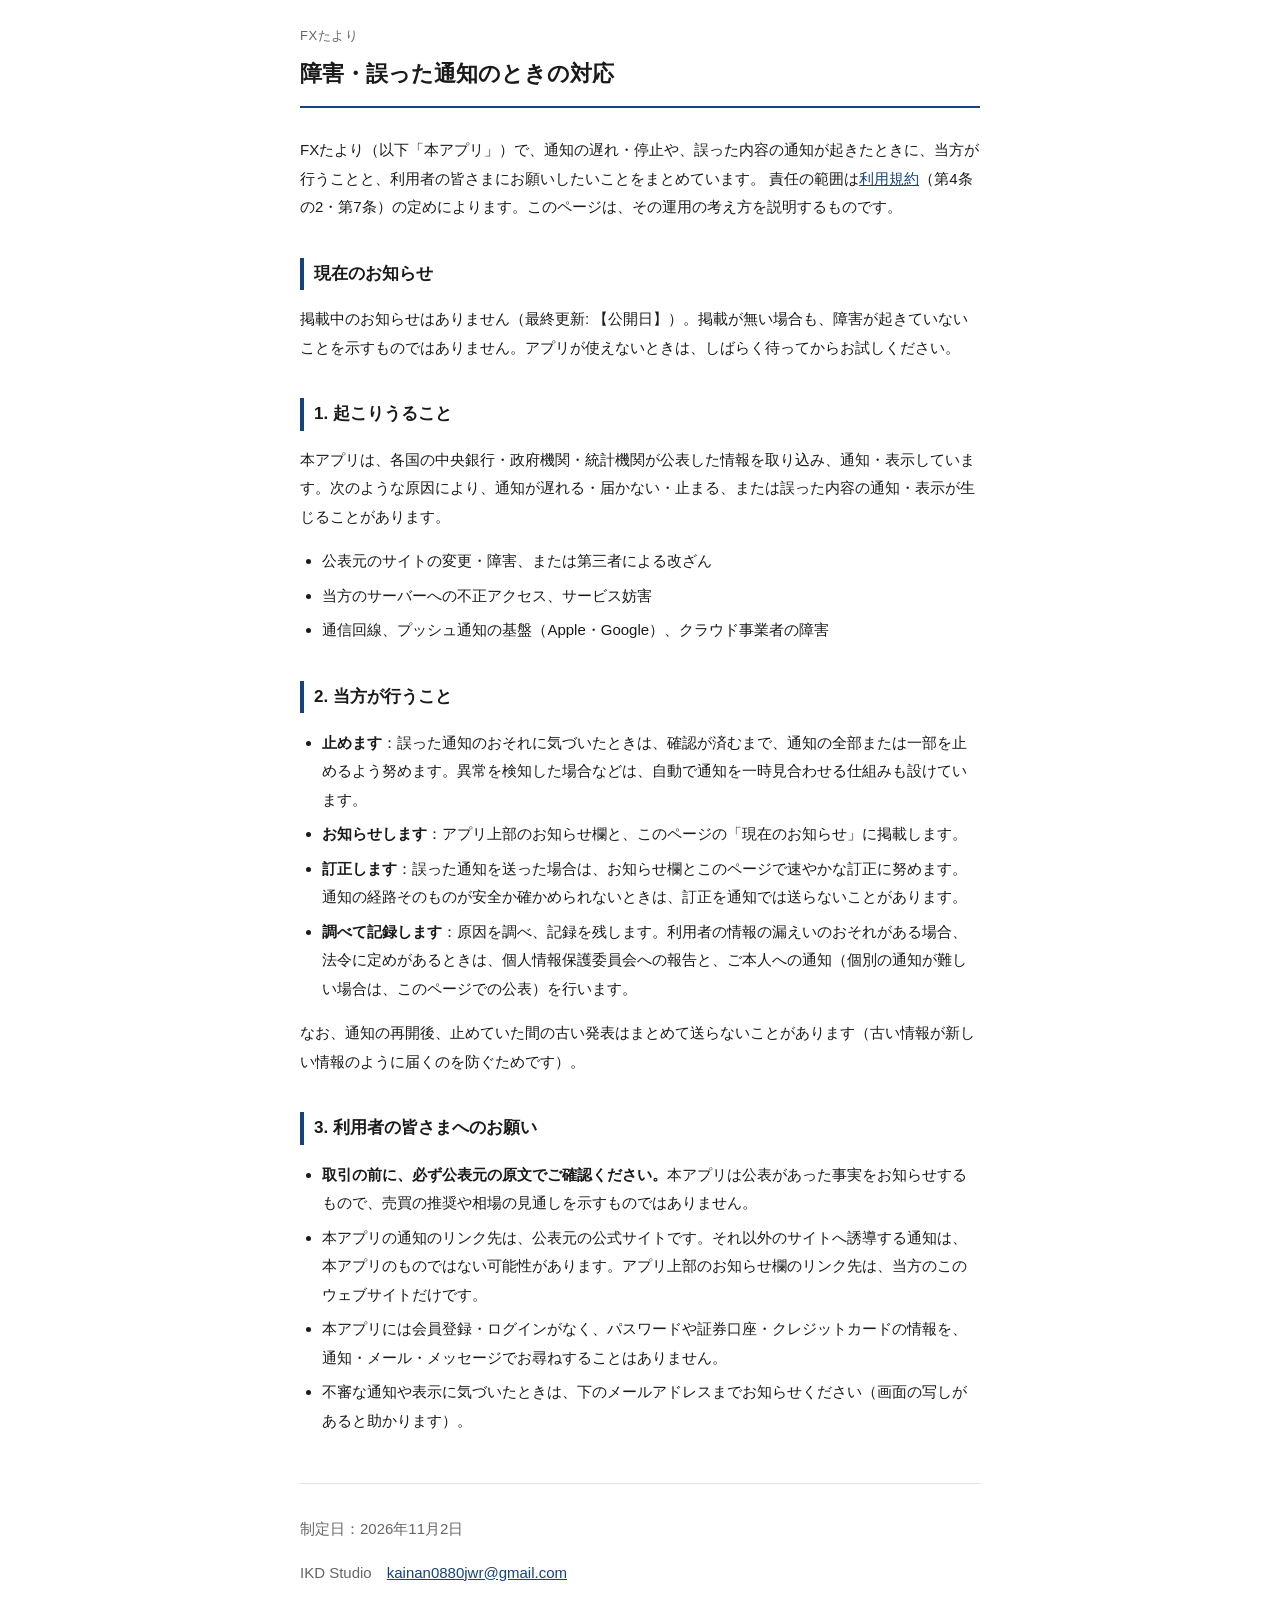
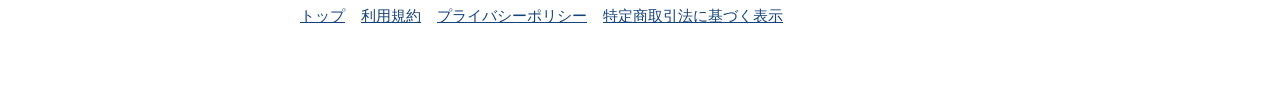
==== incident.html @ 58042e63 "LP・ポリシー・障害時のページ: 事実・法務の直し（11/17 の公開分。最終更新日は【公開日】） - しないこと: 「赤い警告色…」→ 派手な音や点滅で急かさない・色は重要度と残り時間を見分けるため" ====
<!DOCTYPE html>
<html lang="ja">
<head>
<meta charset="UTF-8">
<meta name="viewport" content="width=device-width, initial-scale=1">
<meta http-equiv="Content-Security-Policy" content="default-src 'none'; img-src 'self' data:; style-src 'self' 'unsafe-inline'; base-uri 'none'; form-action 'none'">
<meta name="referrer" content="strict-origin-when-cross-origin">
<title>障害・誤った通知のときの対応 — FXたより</title>
<link rel="stylesheet" href="style.css">
</head>
<body>
<header>
  <div class="app">FXたより</div>
  <h1>障害・誤った通知のときの対応</h1>
</header>

<p>FXたより（以下「本アプリ」）で、通知の遅れ・停止や、誤った内容の通知が起きたときに、当方が行うことと、利用者の皆さまにお願いしたいことをまとめています。
責任の範囲は<a href="terms.html">利用規約</a>（第4条の2・第7条）の定めによります。このページは、その運用の考え方を説明するものです。</p>

<h2>現在のお知らせ</h2>
<p>掲載中のお知らせはありません（最終更新: 【公開日】）。掲載が無い場合も、障害が起きていないことを示すものではありません。アプリが使えないときは、しばらく待ってからお試しください。</p>
<!-- ★障害・訂正のときはここに日時と内容を書く（アプリ内のお知らせ欄 APP_NOTICE と同じ内容）。解消したら「解消済み」と日時を添えて残し、30日後に消す。
     ★書き換えたら（最終更新: …）の日付も直す。「最終更新」と「示すものではありません」は tools/check_lp.py が検査する（2026-11-11） -->

<h2>1. 起こりうること</h2>
<p>本アプリは、各国の中央銀行・政府機関・統計機関が公表した情報を取り込み、通知・表示しています。次のような原因により、通知が遅れる・届かない・止まる、または誤った内容の通知・表示が生じることがあります。</p>
<ul>
  <li>公表元のサイトの変更・障害、または第三者による改ざん</li>
  <li>当方のサーバーへの不正アクセス、サービス妨害</li>
  <li>通信回線、プッシュ通知の基盤（Apple・Google）、クラウド事業者の障害</li>
</ul>

<h2>2. 当方が行うこと</h2>
<ul>
  <li><strong>止めます</strong>：誤った通知のおそれに気づいたときは、確認が済むまで、通知の全部または一部を止めるよう努めます。異常を検知した場合などは、自動で通知を一時見合わせる仕組みも設けています。</li>
  <li><strong>お知らせします</strong>：アプリ上部のお知らせ欄と、このページの「現在のお知らせ」に掲載します。</li>
  <li><strong>訂正します</strong>：誤った通知を送った場合は、お知らせ欄とこのページで速やかな訂正に努めます。通知の経路そのものが安全か確かめられないときは、訂正を通知では送らないことがあります。</li>
  <li><strong>調べて記録します</strong>：原因を調べ、記録を残します。利用者の情報の漏えいのおそれがある場合、法令に定めがあるときは、個人情報保護委員会への報告と、ご本人への通知（個別の通知が難しい場合は、このページでの公表）を行います。</li>
</ul>
<p>なお、通知の再開後、止めていた間の古い発表はまとめて送らないことがあります（古い情報が新しい情報のように届くのを防ぐためです）。</p>

<h2>3. 利用者の皆さまへのお願い</h2>
<ul>
  <li><strong>取引の前に、必ず公表元の原文でご確認ください。</strong>本アプリは公表があった事実をお知らせするもので、売買の推奨や相場の見通しを示すものではありません。</li>
  <li>本アプリの通知のリンク先は、公表元の公式サイトです。それ以外のサイトへ誘導する通知は、本アプリのものではない可能性があります。アプリ上部のお知らせ欄のリンク先は、当方のこのウェブサイトだけです。</li>
  <li>本アプリには会員登録・ログインがなく、パスワードや証券口座・クレジットカードの情報を、通知・メール・メッセージでお尋ねすることはありません。</li>
  <li>不審な通知や表示に気づいたときは、下のメールアドレスまでお知らせください（画面の写しがあると助かります）。</li>
</ul>

<footer>
  <p>制定日：2026年11月2日</p>
  <p>IKD Studio　<a href="mailto:kainan0880jwr@gmail.com">kainan0880jwr@gmail.com</a></p>
  <p><a href="./">トップ</a><a href="terms.html">利用規約</a><a href="privacy.html">プライバシーポリシー</a><a href="tokushoho.html">特定商取引法に基づく表示</a></p>
</footer>
</body>
</html>
---- style.css ----
/* FXたより 法務ページ 共通スタイル
   ★アプリ内のリンクから開かれるため、スマートフォンでの可読性を最優先にする。
   外部のCSSやフォントを読み込まない（表示が遅れる／読み込めない環境があるため）。*/
:root {
  --text: #1a1a1a;
  --muted: #666;
  --line: #e2e2e2;
  --accent: #16437a;
  --bg: #ffffff;
}
@media (prefers-color-scheme: dark) {
  :root {
    --text: #e8e8e8;
    --muted: #a0a0a0;
    --line: #333;
    --accent: #7fb0e8;
    --bg: #141414;
  }
}
* { box-sizing: border-box; }
body {
  margin: 0;
  padding: 24px 20px 64px;
  max-width: 720px;
  margin-inline: auto;
  background: var(--bg);
  color: var(--text);
  font-family: -apple-system, BlinkMacSystemFont, "Hiragino Sans", "Noto Sans JP", sans-serif;
  line-height: 1.9;
  font-size: 16px;
  -webkit-text-size-adjust: 100%;
}
header { border-bottom: 2px solid var(--accent); padding-bottom: 12px; margin-bottom: 28px; }
header .app { font-size: 13px; color: var(--muted); letter-spacing: .04em; }
h1 { font-size: 22px; margin: 4px 0 0; }
h2 {
  font-size: 17px;
  margin: 36px 0 12px;
  padding-left: 10px;
  border-left: 4px solid var(--accent);
}
h3 { font-size: 15px; margin: 24px 0 8px; }
p, li { font-size: 15px; }
ol, ul { padding-left: 1.4em; }
li { margin-bottom: 6px; }
table {
  width: 100%;
  border-collapse: collapse;
  margin: 16px 0;
  font-size: 14px;
  display: block;
  overflow-x: auto;
}
th, td { border: 1px solid var(--line); padding: 8px 10px; text-align: left; vertical-align: top; }
th { background: rgba(127,127,127,.08); font-weight: 600; white-space: nowrap; }
a { color: var(--accent); }
.note {
  background: rgba(127,127,127,.08);
  border-left: 3px solid var(--muted);
  padding: 12px 14px;
  margin: 16px 0;
  font-size: 14px;
}
footer {
  margin-top: 48px;
  padding-top: 16px;
  border-top: 1px solid var(--line);
  color: var(--muted);
  font-size: 13px;
}
footer a { margin-right: 16px; }
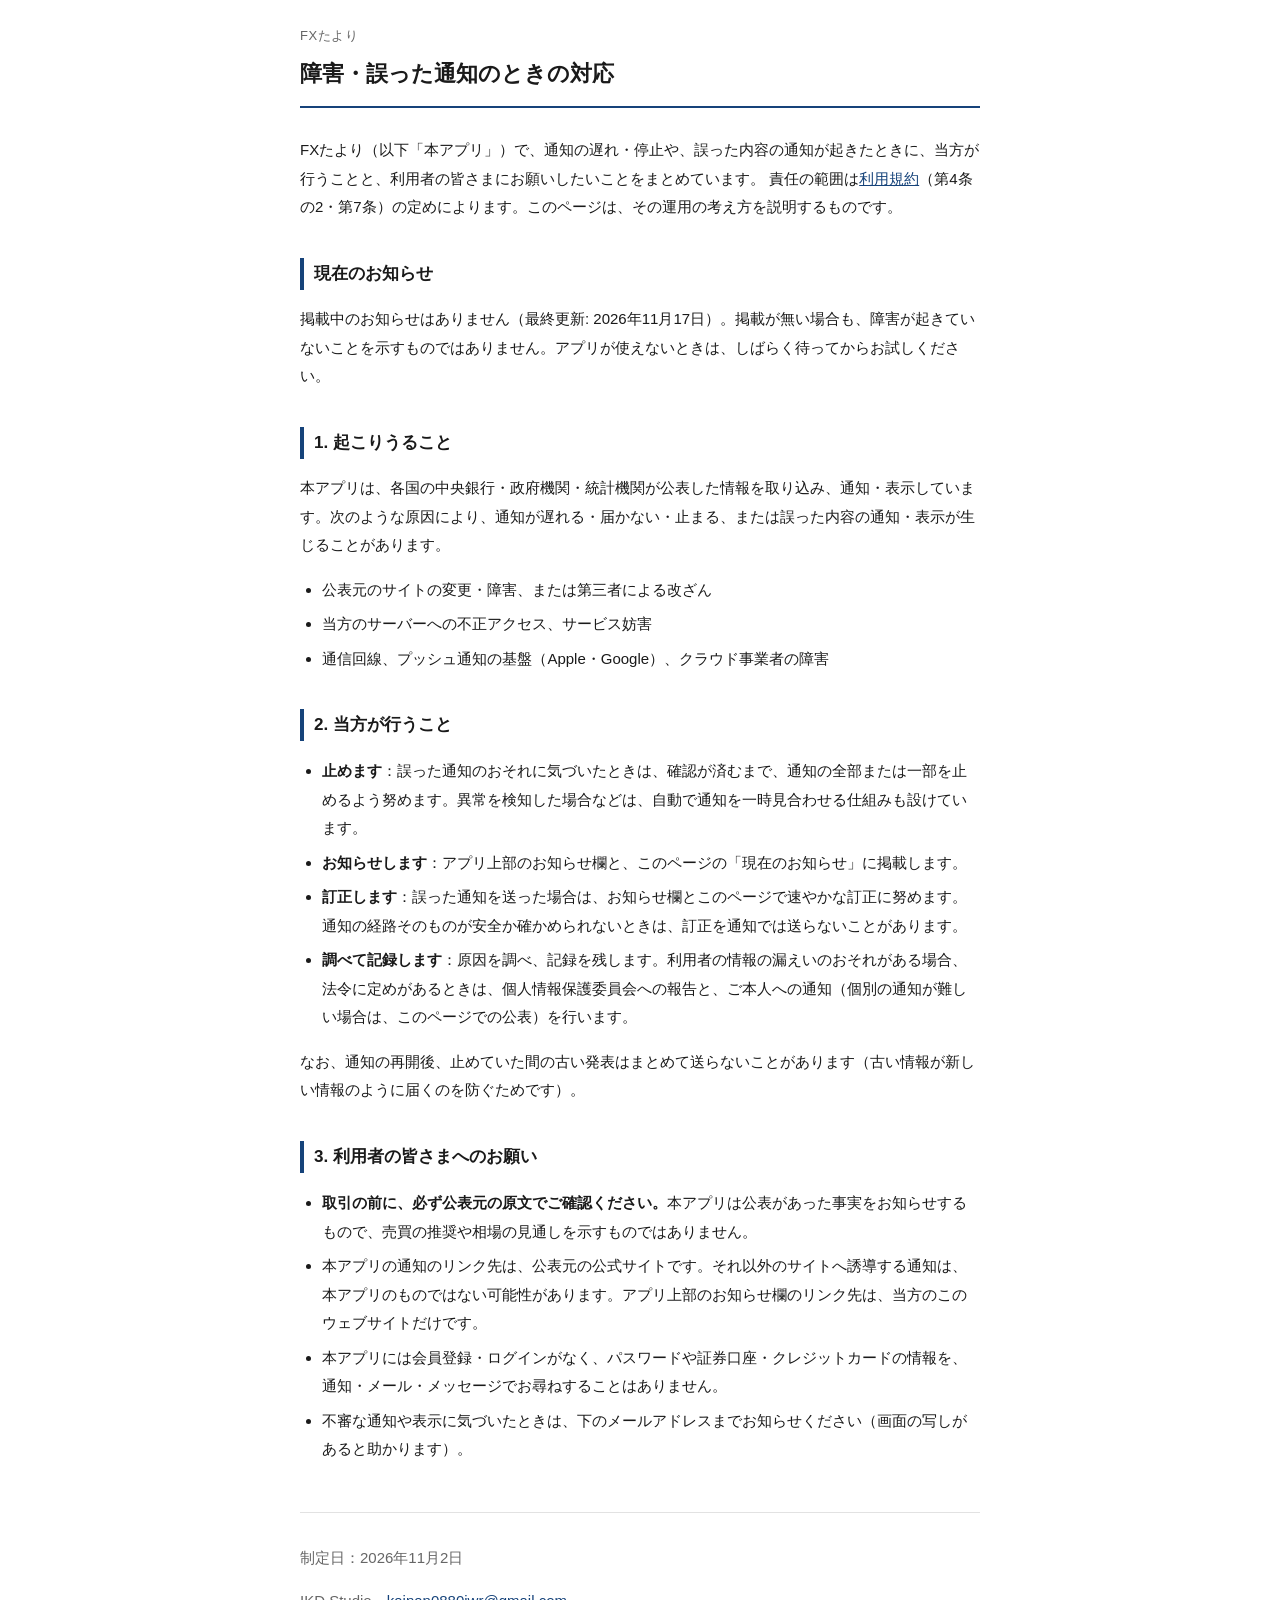
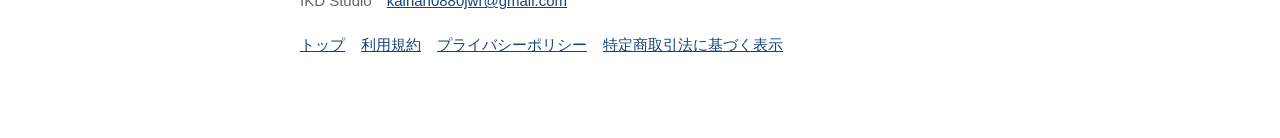
==== commit 1c23f7fd: "LP・ポリシー・特商法・障害時のページ 公開: 最終更新日を 2026年11月17日に（lp-20261117 の 994d3bb まで。1.5.4 の配信の日） Co-Authored-By: Cl" ====
--- a/incident.html
+++ b/incident.html
@@ -18,7 +18,7 @@
 責任の範囲は<a href="terms.html">利用規約</a>（第4条の2・第7条）の定めによります。このページは、その運用の考え方を説明するものです。</p>
 
 <h2>現在のお知らせ</h2>
-<p>掲載中のお知らせはありません（最終更新: 【公開日】）。掲載が無い場合も、障害が起きていないことを示すものではありません。アプリが使えないときは、しばらく待ってからお試しください。</p>
+<p>掲載中のお知らせはありません（最終更新: 2026年11月17日）。掲載が無い場合も、障害が起きていないことを示すものではありません。アプリが使えないときは、しばらく待ってからお試しください。</p>
 <!-- ★障害・訂正のときはここに日時と内容を書く（アプリ内のお知らせ欄 APP_NOTICE と同じ内容）。解消したら「解消済み」と日時を添えて残し、30日後に消す。
      ★書き換えたら（最終更新: …）の日付も直す。「最終更新」と「示すものではありません」は tools/check_lp.py が検査する（2026-11-11） -->
 
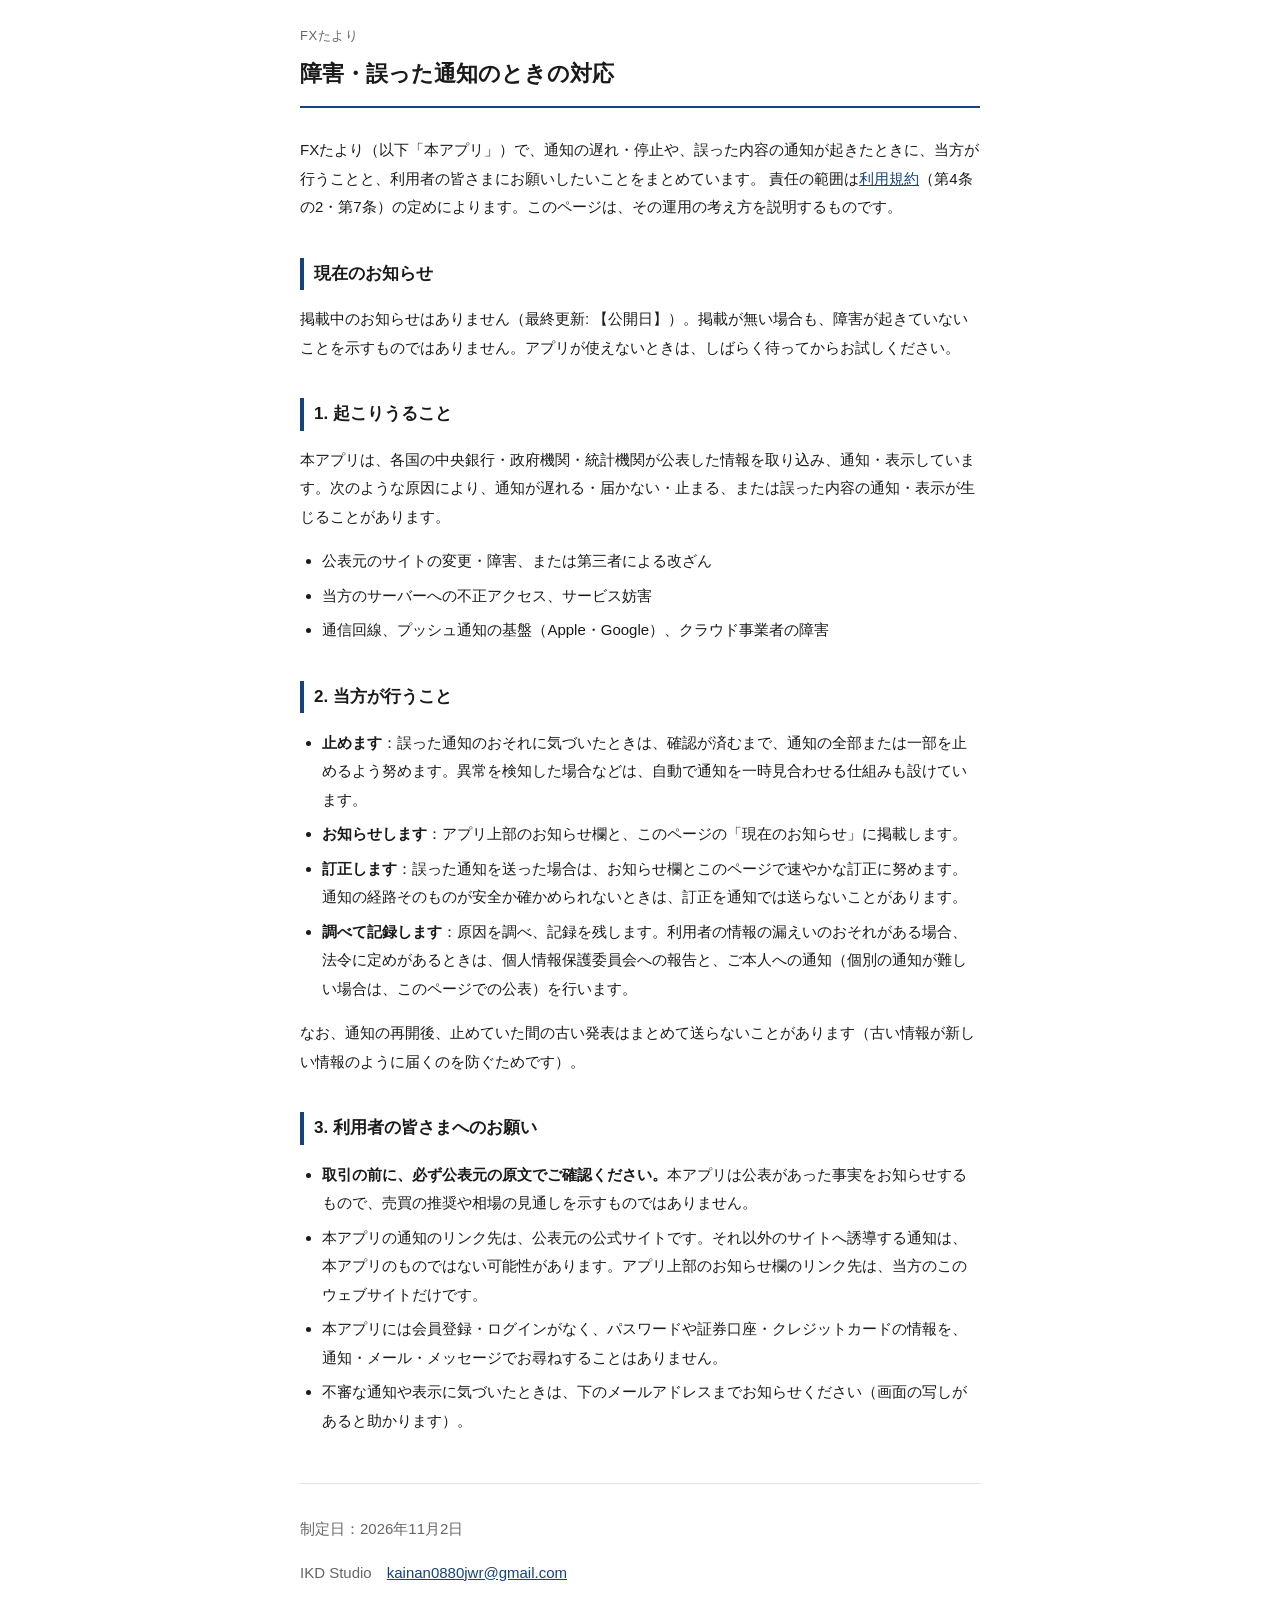
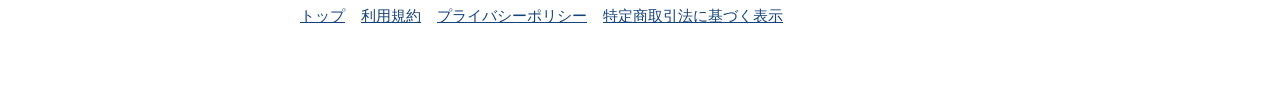
==== commit 0a787281: "LP の検索対策（1.5.7 の配信の日に公開する分）: 経済指標の基本（13本）と用語集（77語）のページ、トップの title・description・構造化データ、文書ページの descript" ====
--- a/incident.html
+++ b/incident.html
@@ -6,6 +6,8 @@
 <meta http-equiv="Content-Security-Policy" content="default-src 'none'; img-src 'self' data:; style-src 'self' 'unsafe-inline'; base-uri 'none'; form-action 'none'">
 <meta name="referrer" content="strict-origin-when-cross-origin">
 <title>障害・誤った通知のときの対応 — FXたより</title>
+<meta name="description" content="FXたより の障害・誤った通知のときの対応と、現在のお知らせ。通知が届かない・おかしな通知が届いたときの確認の方法。">
+<link rel="canonical" href="https://kainan0880jwr.github.io/fxtayori/incident.html">
 <link rel="stylesheet" href="style.css">
 </head>
 <body>
@@ -18,9 +20,7 @@
 責任の範囲は<a href="terms.html">利用規約</a>（第4条の2・第7条）の定めによります。このページは、その運用の考え方を説明するものです。</p>
 
 <h2>現在のお知らせ</h2>
-<p>掲載中のお知らせはありません（最終更新: 2026年11月17日）。掲載が無い場合も、障害が起きていないことを示すものではありません。アプリが使えないときは、しばらく待ってからお試しください。</p>
-<!-- ★障害・訂正のときはここに日時と内容を書く（アプリ内のお知らせ欄 APP_NOTICE と同じ内容）。解消したら「解消済み」と日時を添えて残し、30日後に消す。
-     ★書き換えたら（最終更新: …）の日付も直す。「最終更新」と「示すものではありません」は tools/check_lp.py が検査する（2026-11-11） -->
+<p>掲載中のお知らせはありません（最終更新: 【公開日】）。掲載が無い場合も、障害が起きていないことを示すものではありません。アプリが使えないときは、しばらく待ってからお試しください。</p>
 
 <h2>1. 起こりうること</h2>
 <p>本アプリは、各国の中央銀行・政府機関・統計機関が公表した情報を取り込み、通知・表示しています。次のような原因により、通知が遅れる・届かない・止まる、または誤った内容の通知・表示が生じることがあります。</p>
--- a/style.css
+++ b/style.css
@@ -69,3 +69,14 @@
   font-size: 13px;
 }
 footer a { margin-right: 16px; }
+dl.terms { margin: 12px 0 24px; }
+dl.terms dt { font-weight: 700; margin-top: 20px; scroll-margin-top: 16px; }
+dl.terms dd { margin: 4px 0 0; font-size: 15px; }
+.reading { font-weight: 400; font-size: 13px; color: var(--muted); margin-left: 4px; }
+.aka { display: inline-block; margin-top: 4px; font-size: 13px; color: var(--muted); }
+.checked { font-size: 13px; color: var(--muted); }
+h2[id] { scroll-margin-top: 16px; }
+header .app a { color: inherit; text-decoration: none; }
+header .app a.back { display: inline-block; min-height: 44px; line-height: 44px; font-size: 14px; color: var(--accent); }
+.app-line { font-size: 14px; }
+.app-line a { display: inline-block; margin-right: 12px; }
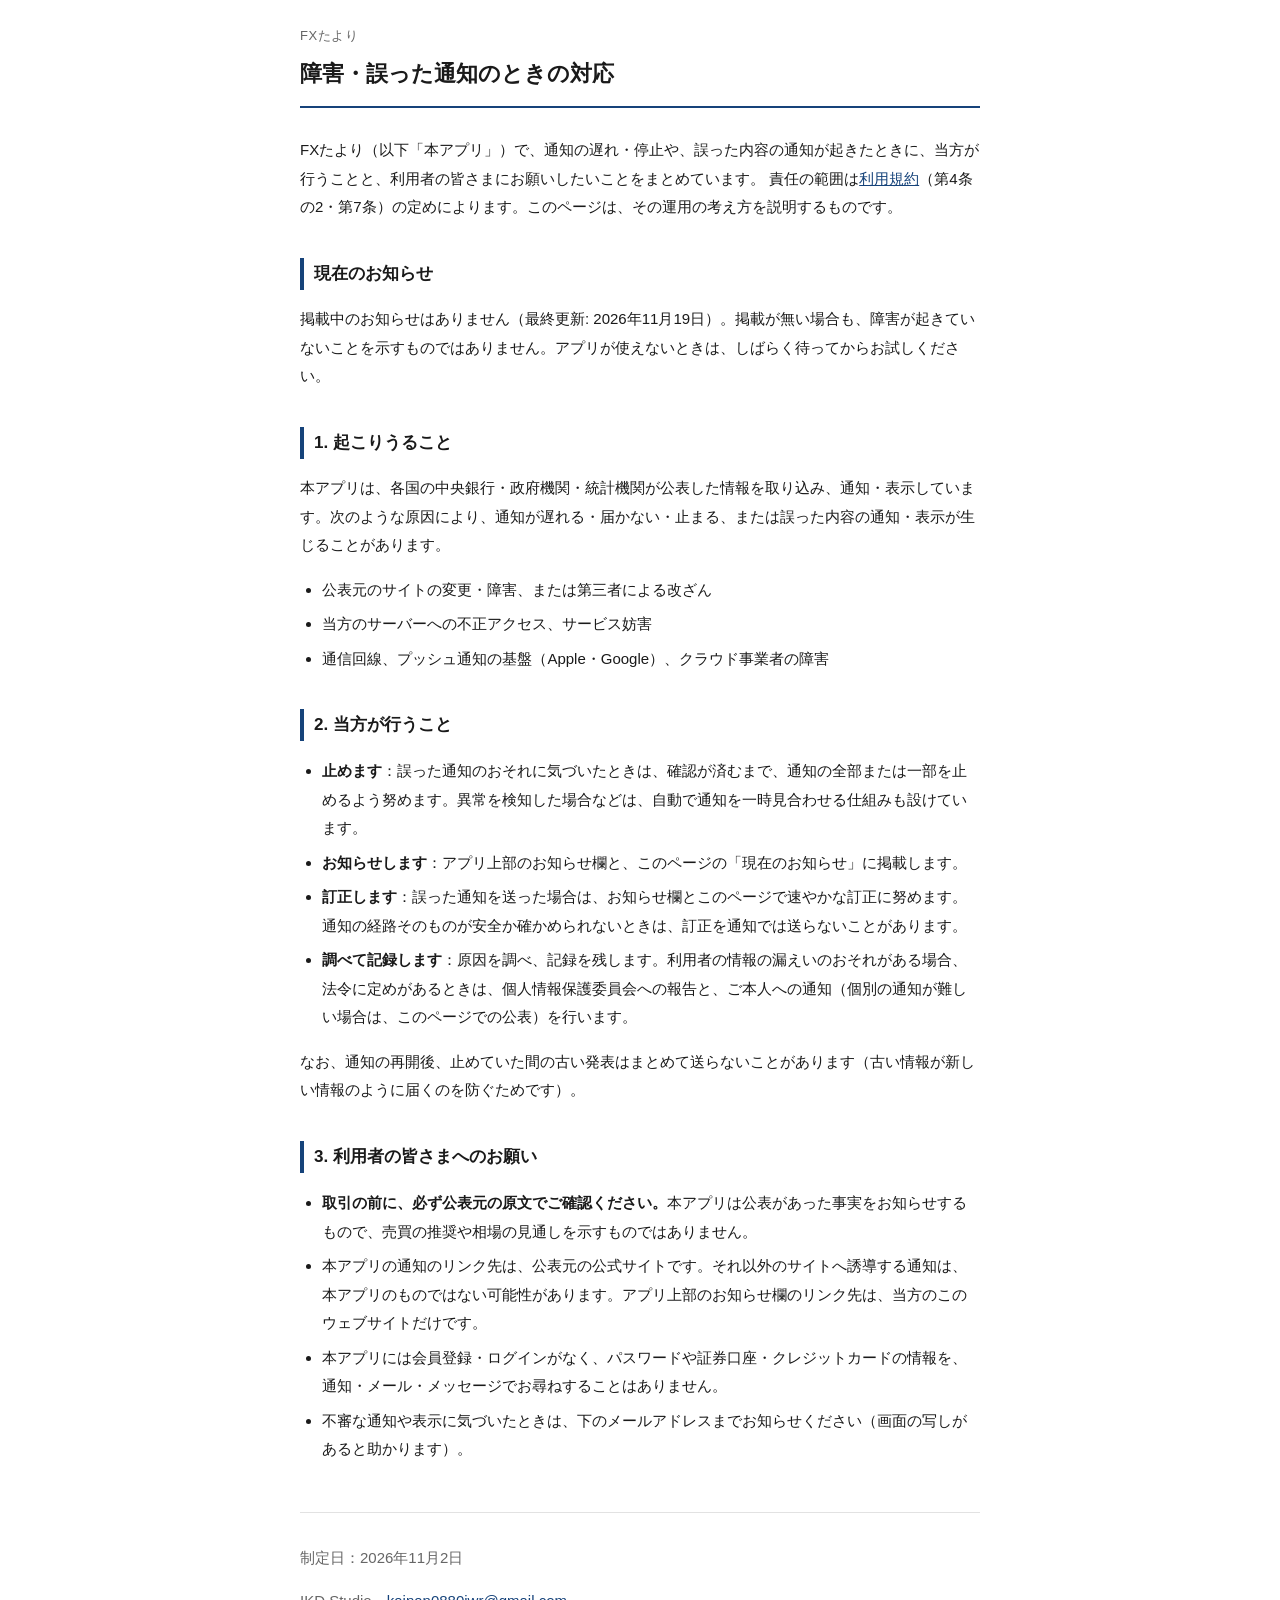
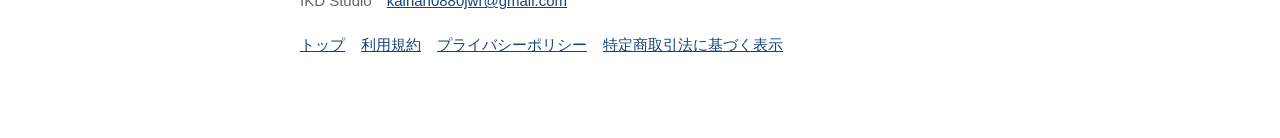
==== commit 613a029b: "LP・ポリシー・障害時のページ 公開: 1.5.7 の配信の日（最終更新日を 2026年11月19日に） Co-Authored-By: Claude Opus 5.5 <noreply@anthro" ====
--- a/incident.html
+++ b/incident.html
@@ -20,7 +20,7 @@
 責任の範囲は<a href="terms.html">利用規約</a>（第4条の2・第7条）の定めによります。このページは、その運用の考え方を説明するものです。</p>
 
 <h2>現在のお知らせ</h2>
-<p>掲載中のお知らせはありません（最終更新: 【公開日】）。掲載が無い場合も、障害が起きていないことを示すものではありません。アプリが使えないときは、しばらく待ってからお試しください。</p>
+<p>掲載中のお知らせはありません（最終更新: 2026年11月19日）。掲載が無い場合も、障害が起きていないことを示すものではありません。アプリが使えないときは、しばらく待ってからお試しください。</p>
 
 <h2>1. 起こりうること</h2>
 <p>本アプリは、各国の中央銀行・政府機関・統計機関が公表した情報を取り込み、通知・表示しています。次のような原因により、通知が遅れる・届かない・止まる、または誤った内容の通知・表示が生じることがあります。</p>
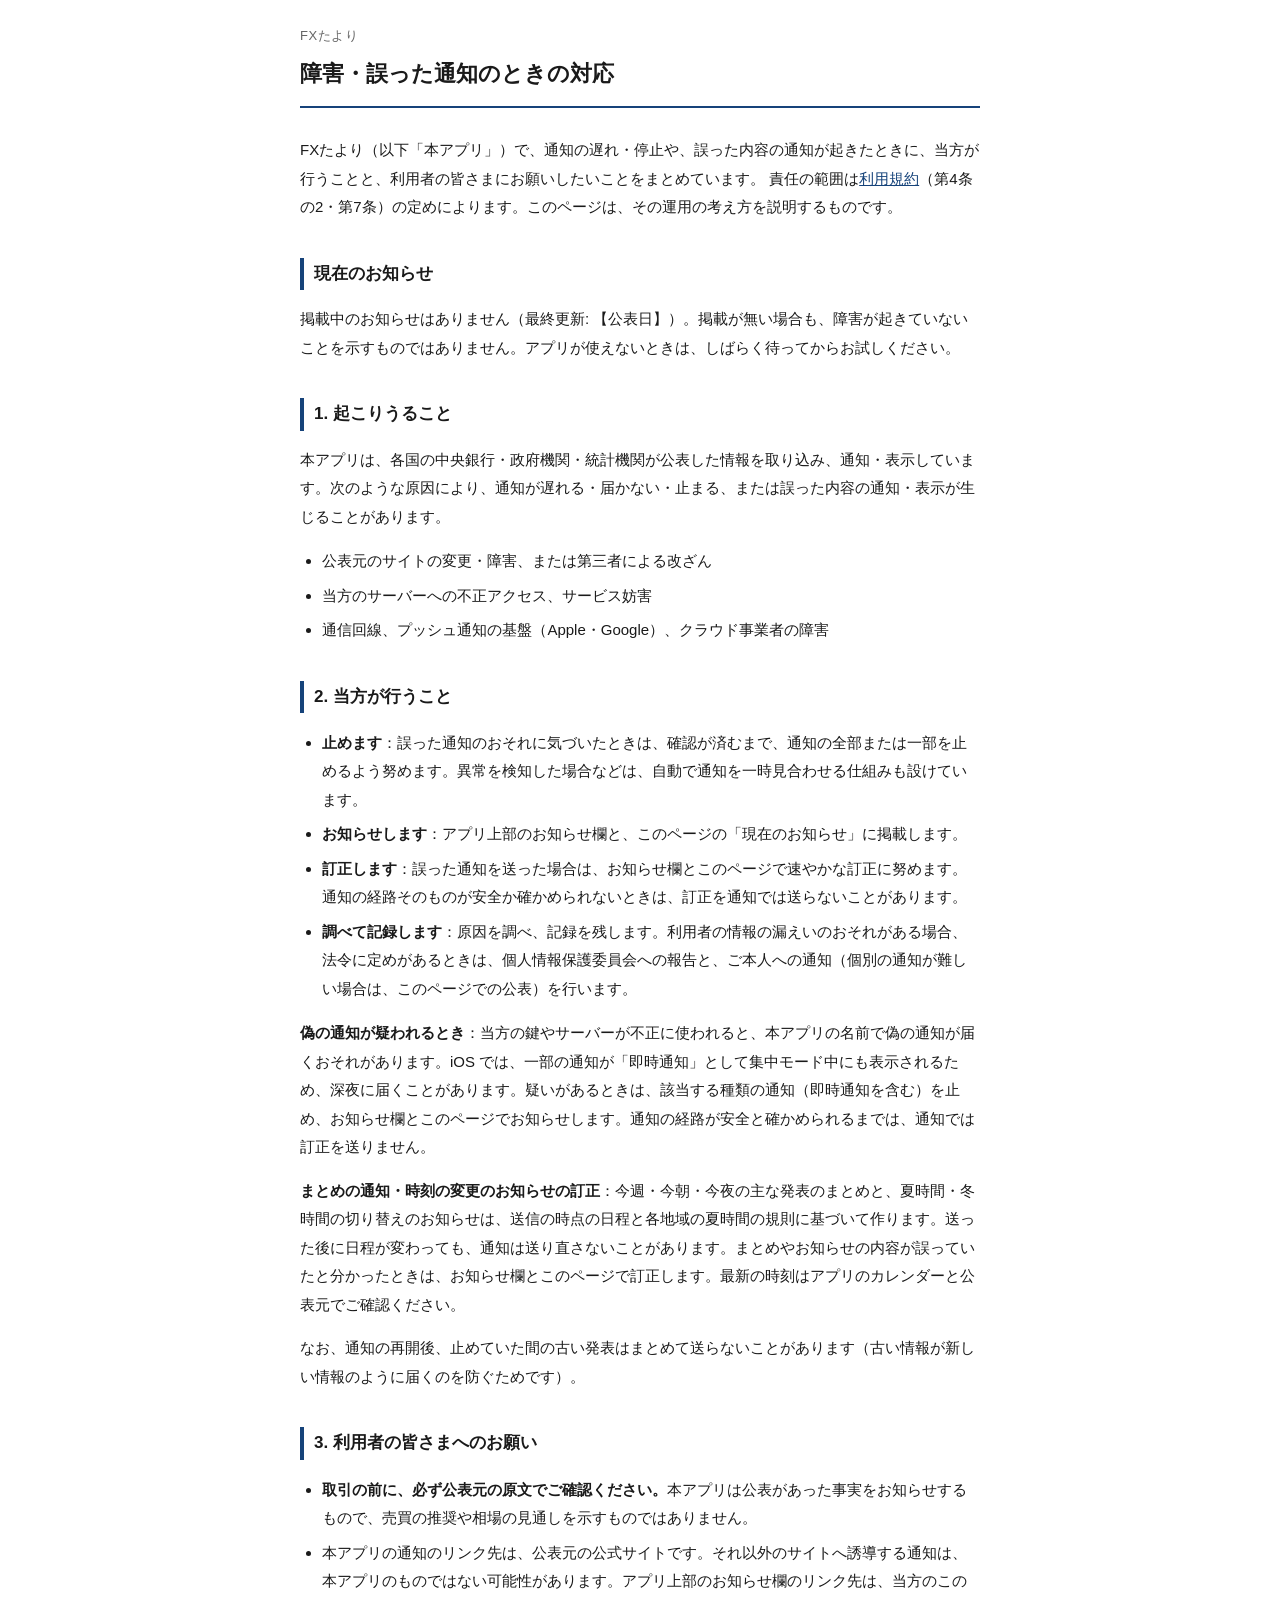
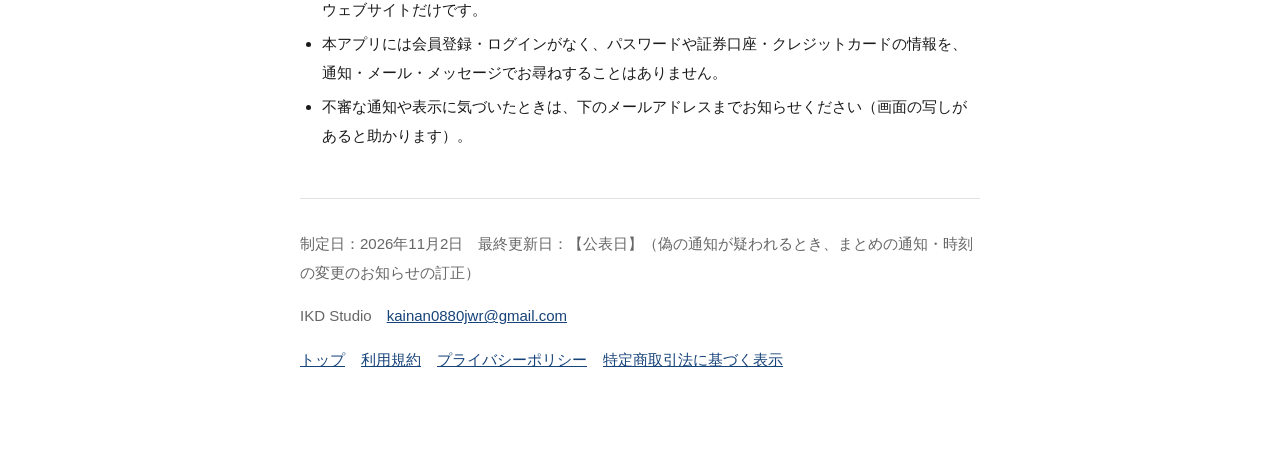
==== commit 6cf24671: "規約・ポリシー・障害時のページ（1.5.8・1.5.9。未公開。公表日・効力発生日は配信の日に入れる）: 規約 第4条5項に通知の置き換え、第4条6項にまとめ・時刻の変更のお知らせ、改定前の規約を t" ====
--- a/incident.html
+++ b/incident.html
@@ -20,7 +20,7 @@
 責任の範囲は<a href="terms.html">利用規約</a>（第4条の2・第7条）の定めによります。このページは、その運用の考え方を説明するものです。</p>
 
 <h2>現在のお知らせ</h2>
-<p>掲載中のお知らせはありません（最終更新: 2026年11月19日）。掲載が無い場合も、障害が起きていないことを示すものではありません。アプリが使えないときは、しばらく待ってからお試しください。</p>
+<p>掲載中のお知らせはありません（最終更新: 【公表日】）。掲載が無い場合も、障害が起きていないことを示すものではありません。アプリが使えないときは、しばらく待ってからお試しください。</p>
 
 <h2>1. 起こりうること</h2>
 <p>本アプリは、各国の中央銀行・政府機関・統計機関が公表した情報を取り込み、通知・表示しています。次のような原因により、通知が遅れる・届かない・止まる、または誤った内容の通知・表示が生じることがあります。</p>
@@ -37,6 +37,8 @@
   <li><strong>訂正します</strong>：誤った通知を送った場合は、お知らせ欄とこのページで速やかな訂正に努めます。通知の経路そのものが安全か確かめられないときは、訂正を通知では送らないことがあります。</li>
   <li><strong>調べて記録します</strong>：原因を調べ、記録を残します。利用者の情報の漏えいのおそれがある場合、法令に定めがあるときは、個人情報保護委員会への報告と、ご本人への通知（個別の通知が難しい場合は、このページでの公表）を行います。</li>
 </ul>
+<p><strong>偽の通知が疑われるとき</strong>：当方の鍵やサーバーが不正に使われると、本アプリの名前で偽の通知が届くおそれがあります。iOS では、一部の通知が「即時通知」として集中モード中にも表示されるため、深夜に届くことがあります。疑いがあるときは、該当する種類の通知（即時通知を含む）を止め、お知らせ欄とこのページでお知らせします。通知の経路が安全と確かめられるまでは、通知では訂正を送りません。</p>
+<p><strong>まとめの通知・時刻の変更のお知らせの訂正</strong>：今週・今朝・今夜の主な発表のまとめと、夏時間・冬時間の切り替えのお知らせは、送信の時点の日程と各地域の夏時間の規則に基づいて作ります。送った後に日程が変わっても、通知は送り直さないことがあります。まとめやお知らせの内容が誤っていたと分かったときは、お知らせ欄とこのページで訂正します。最新の時刻はアプリのカレンダーと公表元でご確認ください。</p>
 <p>なお、通知の再開後、止めていた間の古い発表はまとめて送らないことがあります（古い情報が新しい情報のように届くのを防ぐためです）。</p>
 
 <h2>3. 利用者の皆さまへのお願い</h2>
@@ -48,7 +50,7 @@
 </ul>
 
 <footer>
-  <p>制定日：2026年11月2日</p>
+  <p>制定日：2026年11月2日　最終更新日：【公表日】（偽の通知が疑われるとき、まとめの通知・時刻の変更のお知らせの訂正）</p>
   <p>IKD Studio　<a href="mailto:kainan0880jwr@gmail.com">kainan0880jwr@gmail.com</a></p>
   <p><a href="./">トップ</a><a href="terms.html">利用規約</a><a href="privacy.html">プライバシーポリシー</a><a href="tokushoho.html">特定商取引法に基づく表示</a></p>
 </footer>
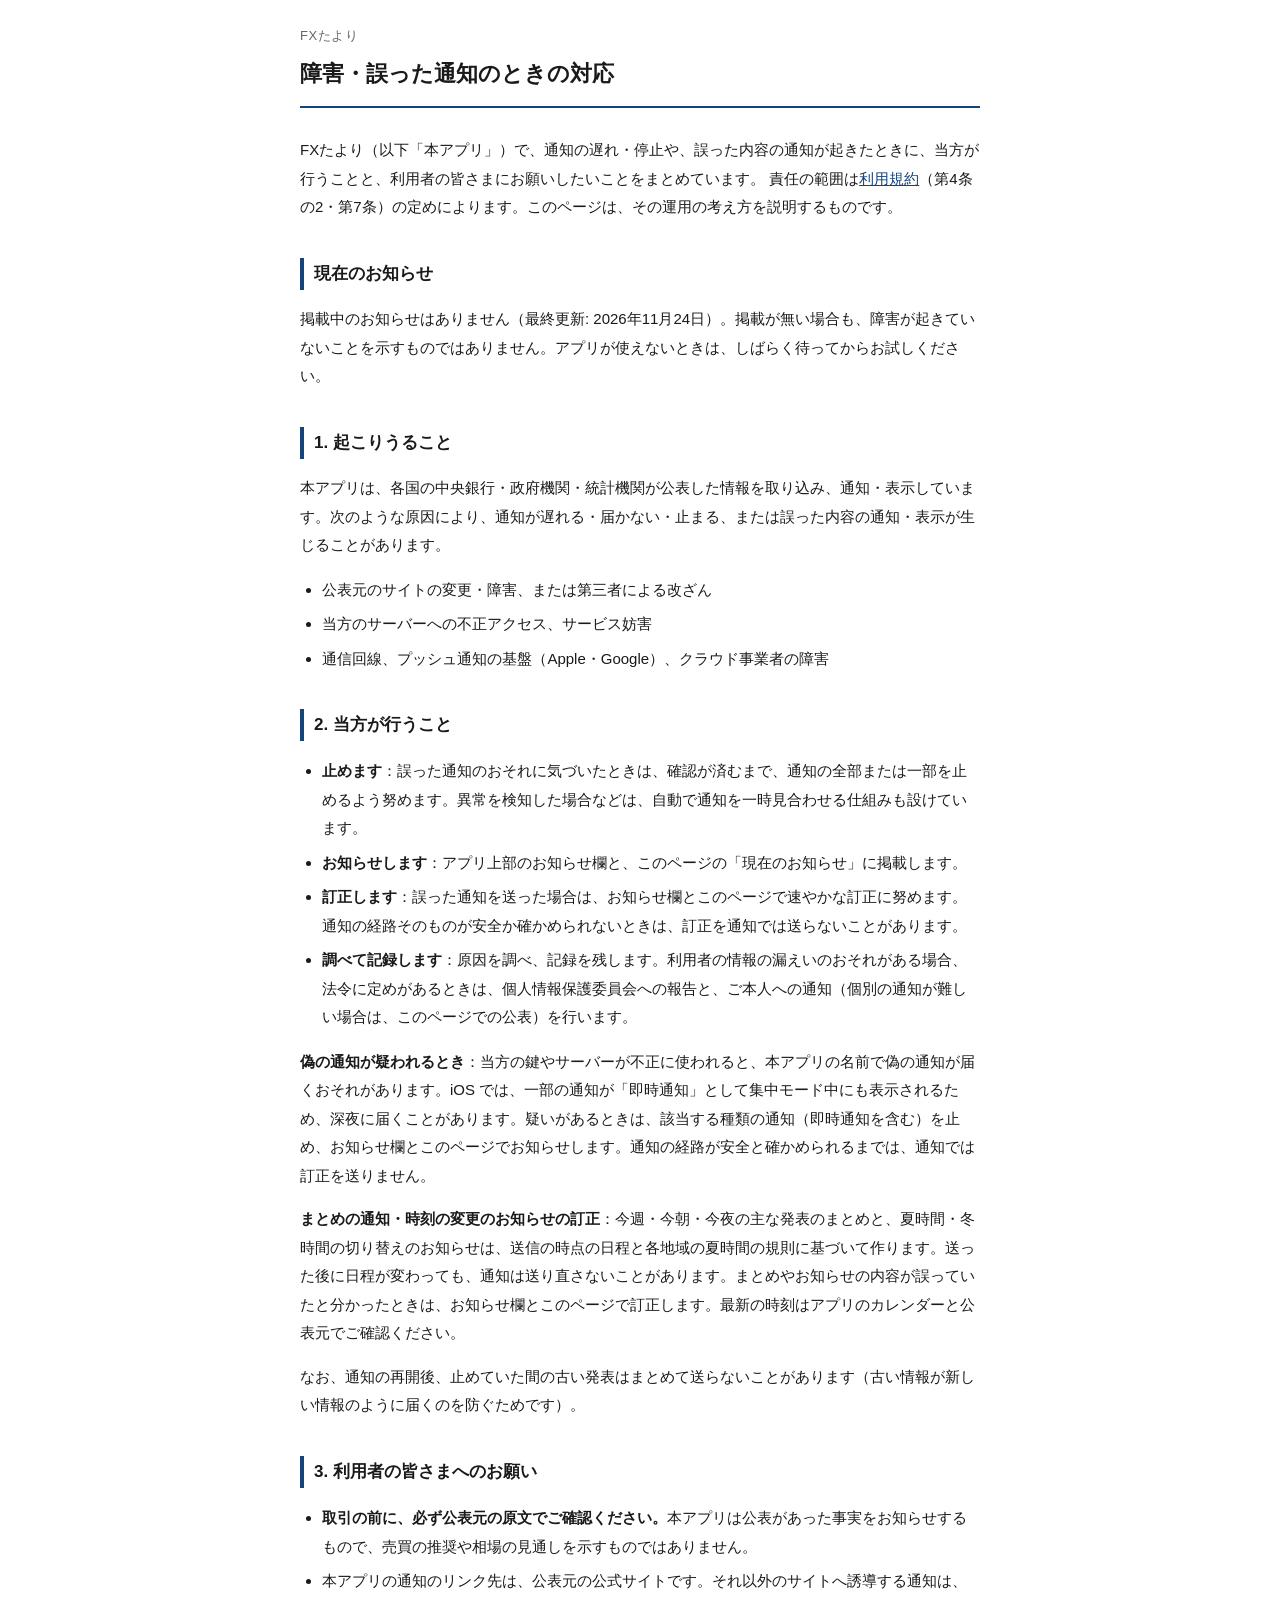
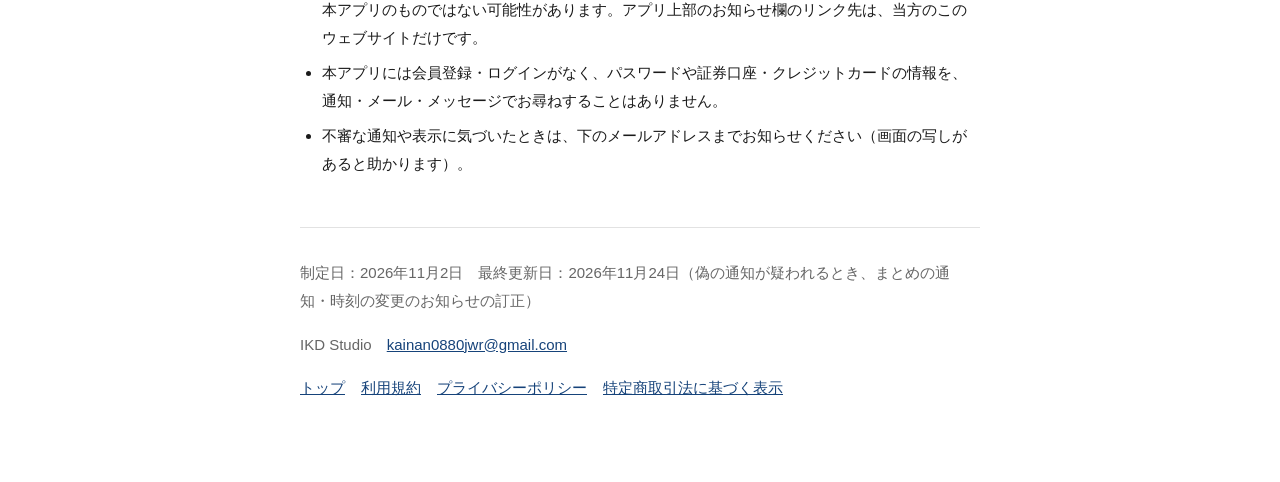
==== commit da2a9633: "規約・ポリシー・障害時のページを公表（2026年11月24日公表・規約は2026年12月8日効力発生）。1.5.8 の配信に合わせて日付を記入 Co-Authored-By: Claude Opus " ====
--- a/incident.html
+++ b/incident.html
@@ -20,7 +20,7 @@
 責任の範囲は<a href="terms.html">利用規約</a>（第4条の2・第7条）の定めによります。このページは、その運用の考え方を説明するものです。</p>
 
 <h2>現在のお知らせ</h2>
-<p>掲載中のお知らせはありません（最終更新: 【公表日】）。掲載が無い場合も、障害が起きていないことを示すものではありません。アプリが使えないときは、しばらく待ってからお試しください。</p>
+<p>掲載中のお知らせはありません（最終更新: 2026年11月24日）。掲載が無い場合も、障害が起きていないことを示すものではありません。アプリが使えないときは、しばらく待ってからお試しください。</p>
 
 <h2>1. 起こりうること</h2>
 <p>本アプリは、各国の中央銀行・政府機関・統計機関が公表した情報を取り込み、通知・表示しています。次のような原因により、通知が遅れる・届かない・止まる、または誤った内容の通知・表示が生じることがあります。</p>
@@ -50,7 +50,7 @@
 </ul>
 
 <footer>
-  <p>制定日：2026年11月2日　最終更新日：【公表日】（偽の通知が疑われるとき、まとめの通知・時刻の変更のお知らせの訂正）</p>
+  <p>制定日：2026年11月2日　最終更新日：2026年11月24日（偽の通知が疑われるとき、まとめの通知・時刻の変更のお知らせの訂正）</p>
   <p>IKD Studio　<a href="mailto:kainan0880jwr@gmail.com">kainan0880jwr@gmail.com</a></p>
   <p><a href="./">トップ</a><a href="terms.html">利用規約</a><a href="privacy.html">プライバシーポリシー</a><a href="tokushoho.html">特定商取引法に基づく表示</a></p>
 </footer>
